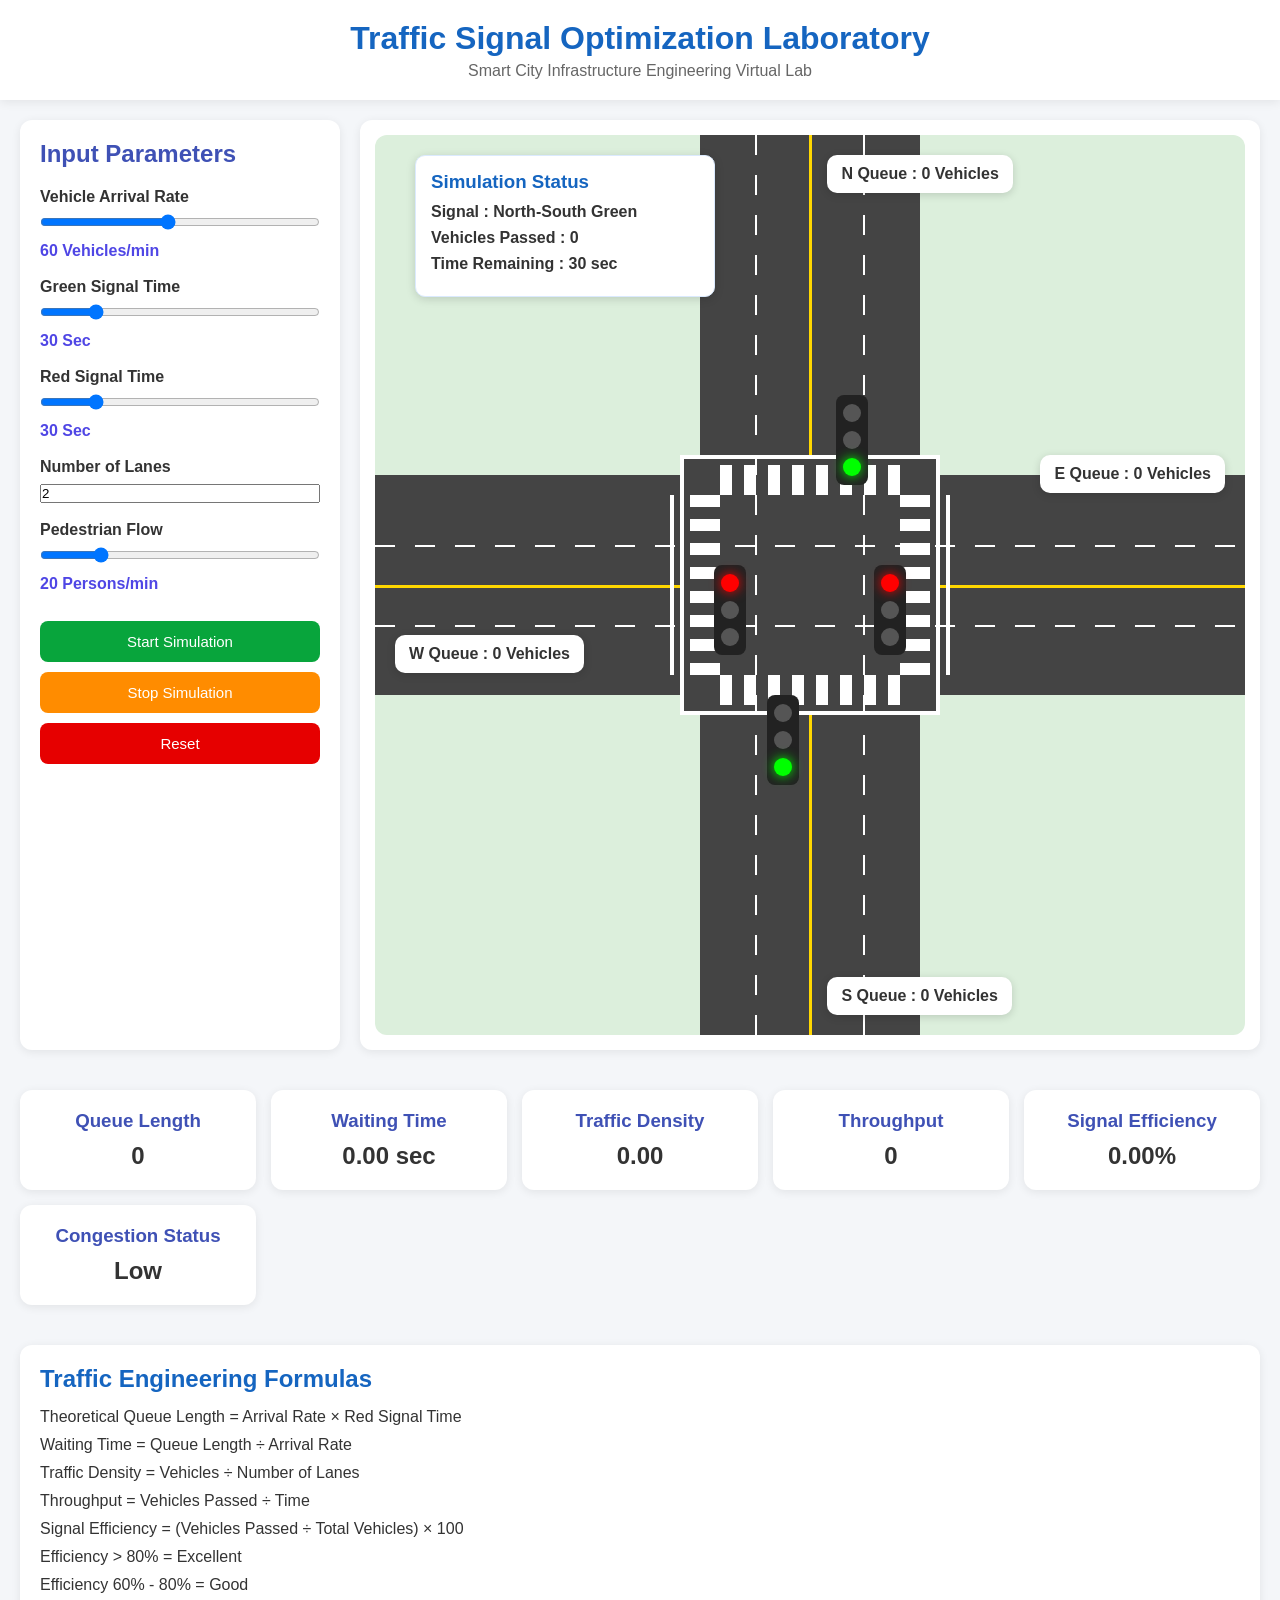
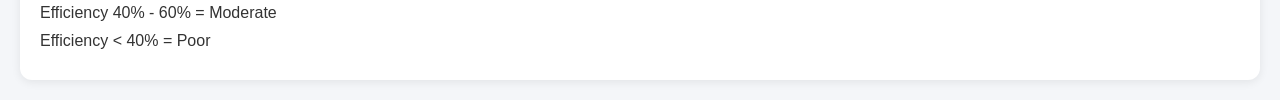
==== exp-Traffic-Signal-Optimization-Laboratory-dei/simulation/index.html @ 7f385630 "Exp 1 initial commit" ====
<!DOCTYPE html>
<html lang="en">

<head>

    <meta charset="UTF-8">

    <meta name="viewport"
          content="width=device-width, initial-scale=1.0">

    <title>
        Traffic Signal Optimization Laboratory
    </title>

    <link rel="stylesheet"
          href="./css/main.css">

</head>

<body>

    <!-- HEADER -->

    <header>

        <h1>
            Traffic Signal Optimization Laboratory
        </h1>

        <p>
            Smart City Infrastructure Engineering Virtual Lab
        </p>

    </header>

    <!-- MAIN CONTAINER -->

    <div class="main-container">

        <!-- INPUT PANEL -->

        <aside class="control-panel">

            <h2>
                Input Parameters
            </h2>

            <div class="input-group">

                <label>
                    Vehicle Arrival Rate
                </label>

                <input
                    type="range"
                    id="arrivalRate"
                    min="10"
                    max="120"
                    value="60">

                <span id="arrivalRateValue">
                    60 Vehicles/min
                </span>

            </div>

            <div class="input-group">

                <label>
                    Green Signal Time
                </label>

                <input
                    type="range"
                    id="greenTime"
                    min="10"
                    max="120"
                    value="30">

                <span id="greenTimeValue">
                    30 Sec
                </span>

            </div>

            <div class="input-group">

                <label>
                    Red Signal Time
                </label>

                <input
                    type="range"
                    id="redTime"
                    min="10"
                    max="120"
                    value="30">

                <span id="redTimeValue">
                    30 Sec
                </span>

            </div>
<div class="input-group">

    <label>
        Number of Lanes
    </label>

    <input
        type="text"
        value="2"
        readonly>

</div>
            <div class="input-group">

                <label>
                    Pedestrian Flow
                </label>

                <input
                    type="range"
                    id="pedestrianFlow"
                    min="0"
                    max="100"
                    value="20">

                <span id="pedestrianFlowValue">
                    20 Persons/min
                </span>

            </div>

            <button id="startBtn">
                Start Simulation
            </button>

            <button id="stopBtn">
                Stop Simulation
            </button>

            <button id="resetBtn">
                Reset
            </button>

        </aside>

        <!-- SIMULATION AREA -->

        <section class="simulation-panel">

            <div class="intersection">
<div class="simulation-status">
    <h3>Simulation Status</h3>

    <p>
        Signal :
        <span id="signalState">
            North-South Green
        </span>
    </p>

    <p>
        Vehicles Passed :
        <span id="vehiclesPassed">
            0
        </span>
    </p>

    <p>
        Time Remaining :
        <span id="timeRemaining">
            30
        </span>
        sec
    </p>

</div>

                <!-- ROADS -->

<div class="road horizontal"></div>

<div class="road vertical"></div>
<div class="junction-box"></div>

<!-- ROAD MARKINGS -->

<div class="lane-mark horizontal-mark"></div>

<div class="lane-mark vertical-mark"></div>

                <!-- STOP LINES -->

                <div class="stop-line north-stop"></div>
                <div class="stop-line south-stop"></div>
                <div class="stop-line east-stop"></div>
                <div class="stop-line west-stop"></div>
                <!-- ZEBRA CROSSINGS -->

<div class="zebra zebra-top"></div>

<div class="zebra zebra-bottom"></div>

<div class="zebra zebra-left"></div>

<div class="zebra zebra-right"></div>

                <!-- TRAFFIC SIGNALS -->

<div class="signal north-signal">
    <div class="light red"></div>
    <div class="light yellow"></div>
    <div class="light green"></div>
</div>

<div class="signal south-signal">
    <div class="light red"></div>
    <div class="light yellow"></div>
    <div class="light green"></div>
</div>

<div class="signal east-signal">
    <div class="light red"></div>
    <div class="light yellow"></div>
    <div class="light green"></div>
</div>

<div class="signal west-signal">
    <div class="light red"></div>
    <div class="light yellow"></div>
    <div class="light green"></div>
</div>

                <!-- QUEUE COUNTERS -->

                <div class="queue north-queue">
    N Queue :
    <span id="northQueue">0</span>
    Vehicles
</div>

<div class="queue south-queue">
    S Queue :
    <span id="southQueue">0</span>
    Vehicles
</div>

<div class="queue east-queue">
    E Queue :
    <span id="eastQueue">0</span>
    Vehicles
</div>

<div class="queue west-queue">
    W Queue :
    <span id="westQueue">0</span>
    Vehicles
</div>

                <!-- VEHICLES -->

                <div id="vehiclesContainer"></div>

            </div>
            

        </section>

    </div>

    <!-- RESULTS -->

    <section class="results">

        <div class="card">

            <h3>
                Queue Length
            </h3>

            <p id="queueLength">
                0
            </p>

        </div>

        <div class="card">

            <h3>
                Waiting Time
            </h3>

            <p id="waitingTime">
                0 sec
            </p>

        </div>

        <div class="card">

            <h3>
                Traffic Density
            </h3>

            <p id="density">
                0
            </p>

        </div>

        <div class="card">

            <h3>
                Throughput
            </h3>

            <p id="throughput">
                0
            </p>

        </div>

        <div class="card">

            <h3>
                Signal Efficiency
            </h3>

            <p id="signalEfficiency">
                0%
            </p>

        </div>

        <div class="card">

            <h3>
                Congestion Status
            </h3>

            <p id="congestionStatus">
                Low
            </p>

        </div>

    </section>
    <section class="formula-section">

    <h2>
        Traffic Engineering Formulas
    </h2>

    <p>
    Theoretical Queue Length =
    Arrival Rate × Red Signal Time
</p>

    <p>
        Waiting Time = Queue Length ÷ Arrival Rate
    </p>

    <p>
        Traffic Density = Vehicles ÷ Number of Lanes
    </p>

    <p>
        Throughput = Vehicles Passed ÷ Time
    </p>

    <p>
        Signal Efficiency =
        (Vehicles Passed ÷ Total Vehicles) × 100
    </p>
    <p>
    Efficiency > 80% = Excellent
</p>

<p>
    Efficiency 60% - 80% = Good
</p>

<p>
    Efficiency 40% - 60% = Moderate
</p>

<p>
    Efficiency < 40% = Poor
</p>

</section>

    <script src="./js/main.js"></script>

</body>

</html>
---- exp-Traffic-Signal-Optimization-Laboratory-dei/simulation/css/main.css ----
/* =====================================
   GLOBAL
===================================== */

*{
    margin:0;
    padding:0;
    box-sizing:border-box;
}

body{
    font-family:'Segoe UI',sans-serif;
    background:#f4f6f9;
    color:#333;
}

header{
    background:#fff;
    padding:20px;
    text-align:center;
    box-shadow:0 2px 10px rgba(0,0,0,.08);
}

header h1{
    color:#1565c0;
}

header p{
    color:#666;
    margin-top:5px;
}

/* =====================================
   LAYOUT
===================================== */

.main-container{
    display:flex;
    gap:20px;
    padding:20px;
}

/* =====================================
   CONTROL PANEL
===================================== */

.control-panel{
    width:320px;
    background:#fff;
    padding:20px;
    border-radius:12px;
    box-shadow:0 2px 10px rgba(0,0,0,.08);
}

.control-panel h2{
    color:#3f51b5;
    margin-bottom:20px;
}

.input-group{
    margin-bottom:18px;
}

.input-group label{
    display:block;
    font-weight:600;
    margin-bottom:8px;
}

.input-group input,
.input-group select{
    width:100%;
}

.input-group span{
    display:block;
    margin-top:8px;
    color:#4f46e5;
    font-weight:bold;
}

button{
    width:100%;
    padding:12px;
    border:none;
    border-radius:8px;
    color:#fff;
    margin-top:10px;
    cursor:pointer;
    font-size:15px;
}

#startBtn{
    background:#08a53c;
}

#stopBtn{
    background:#ff8c00;
}

#resetBtn{
    background:#e60000;
}

/* =====================================
   SIMULATION PANEL
===================================== */

.simulation-panel{
    flex:1;
    background:#fff;
    padding:15px;
    border-radius:12px;
    box-shadow:0 2px 10px rgba(0,0,0,.08);
}

/* =====================================
   INTERSECTION
===================================== */

.intersection{
    position:relative;
    width:100%;
    height:900px;
    background:#dcefdc;
    overflow:hidden;
    border-radius:12px;
}

/* =====================================
   ROADS
===================================== */

.road.horizontal{
    position:absolute;
    width:100%;
    height:220px;
    top:340px;
    background:#444;

}

.road.vertical{
    position:absolute;
    width:220px;
    height:100%;
    left:50%;
    transform:translateX(-50%);
    background:#444;
}

/* =====================================
   CENTER ROAD MARKINGS
===================================== */

.road.horizontal::before{
    content:"";
    position:absolute;
    width:100%;
    height:3px;
    top:110px;
    background:#ffd700;
}

.road.vertical::before{
    content:"";
    position:absolute;
    width:3px;
    height:100%;
    left:109px;
    background:#ffd700;
}




/* =====================================
   EXTRA ROAD MARKINGS
===================================== */

.lane-mark{
    position:absolute;
    z-index:10;
}

.horizontal-mark{
    position:absolute;
    width:100%;
    height:220px;
    top:340px;
    z-index:10;
}

.horizontal-mark::before{
    content:"";
    position:absolute;
    width:100%;
    height:2px;
    top:70px;

    background:
    repeating-linear-gradient(
        to right,
        white 0px,
        white 20px,
        transparent 20px,
        transparent 40px
    );
}

.horizontal-mark::after{
    content:"";
    position:absolute;
    width:100%;
    height:2px;
    top:150px;

    background:
    repeating-linear-gradient(
        to right,
        white 0px,
        white 20px,
        transparent 20px,
        transparent 40px
    );
}

.vertical-mark{
    position:absolute;
    width:220px;
    height:100%;
    left:50%;
    transform:translateX(-50%);
    z-index:10;
}

.vertical-mark::before{
    content:"";
    position:absolute;
    width:2px;
    height:100%;
    left:55px;

    background:
    repeating-linear-gradient(
        to bottom,
        white 0px,
        white 20px,
        transparent 20px,
        transparent 40px
    );
}

.vertical-mark::after{
    content:"";
    position:absolute;
    width:2px;
    height:100%;
    right:55px;

    background:
    repeating-linear-gradient(
        to bottom,
        white 0px,
        white 20px,
        transparent 20px,
        transparent 40px
    );
}
/* =====================================
   STOP LINES
===================================== */

.stop-line{
    position:absolute;
    background:white;
    z-index:30;
}

.north-stop{
    width:180px;
    height:4px;
    top:320px;
    left:50%;
    transform:translateX(-50%);
}

.south-stop{
    width:180px;
    height:4px;
    top:576px;
    left:50%;
    transform:translateX(-50%);
}

.west-stop{
    width:4px;
    height:180px;
    left:calc(50% - 140px);
    top:360px;
}

.east-stop{
    width:4px;
    height:180px;
    right:calc(50% - 140px);
    top:360px;
}
/* =====================================
   ZEBRA CROSSINGS
===================================== */

.zebra{
    position:absolute;
    z-index:15;
}

.zebra-top{
    width:180px;
    height:30px;
    top:330px;
    left:50%;
    transform:translateX(-50%);
    background:
    repeating-linear-gradient(
        to right,
        white 0px,
        white 12px,
        transparent 12px,
        transparent 24px
    );
}

.zebra-bottom{
    width:180px;
    height:30px;
    top:540px;
    left:50%;
    transform:translateX(-50%);
    background:
    repeating-linear-gradient(
        to right,
        white 0px,
        white 12px,
        transparent 12px,
        transparent 24px
    );
}

.zebra-left{
    width:30px;
    height:180px;
    left:calc(50% - 120px);
    top:360px;
    background:
    repeating-linear-gradient(
        to bottom,
        white 0px,
        white 12px,
        transparent 12px,
        transparent 24px
    );
}

.zebra-right{
    width:30px;
    height:180px;
    right:calc(50% - 120px);
    top:360px;
    background:
    repeating-linear-gradient(
        to bottom,
        white 0px,
        white 12px,
        transparent 12px,
        transparent 24px
    );
}

/* =====================================
   TRAFFIC LIGHTS
===================================== */

.signal{
    position:absolute;
    width:32px;
    height:90px;
    background:#222;
    border-radius:8px;
    display:flex;
    flex-direction:column;
    justify-content:space-evenly;
    align-items:center;
    z-index:50;
}

.light{
    width:18px;
    height:18px;
    border-radius:50%;
    background:#555;
}

.light.red.active{
    background:red;
    box-shadow:0 0 12px red;
}

.light.yellow.active{
    background:yellow;
    box-shadow:0 0 12px yellow;
}

.light.green.active{
    background:lime;
    box-shadow:0 0 12px lime;
}

.north-signal{
    top:260px;
    left:53%;
}

.south-signal{
    top:560px;
    left:45%;
}

.east-signal{
    top:430px;
    right:39%;
}

.west-signal{
    top:430px;
    left:39%;
}
/* =====================================
   QUEUE LABELS
===================================== */

.queue{
    position:absolute;
    background:#fff;
    padding:10px 14px;
    border-radius:10px;
    font-weight:bold;
    box-shadow:0 2px 8px rgba(0,0,0,.15);
    z-index:100;
}

.north-queue{
    top:20px;
    left:52%;
}

.south-queue{
    bottom:20px;
    left:52%;
}

.east-queue{
    top:320px;
    right:20px;
}

.west-queue{
    top:500px;
    left:20px;
}

/* =====================================
   VEHICLES
===================================== */

#vehiclesContainer{
    position:absolute;
    width:100%;
    height:100%;
}

.vehicle{
    position:absolute;
    width:60px ;
    height:40px ;

    object-fit:contain;

    z-index:20;

    transition:
    left .1s linear,
    top .1s linear,
    transform .1s linear;
}
/* =====================================
   SIMULATION STATUS
===================================== */
.simulation-status{

    position:absolute;

    top:20px;

    left:40px;

    width:300px;

    padding:15px;

    background:white;

    border-radius:10px;

    border:1px solid #dbeafe;

    box-shadow:0 2px 10px rgba(0,0,0,.15);

    z-index:200;
}

.simulation-status h3{
    margin-bottom:10px;
    color:#1565c0;
}

.simulation-status p{
    margin:8px 0;
    font-weight:600;
}
/* =====================================
   RESULTS
===================================== */

.results{
    display:grid;
    grid-template-columns:
    repeat(auto-fit,minmax(220px,1fr));
    gap:15px;
    padding:20px;
}

.card{
    background:#fff;
    padding:20px;
    text-align:center;
    border-radius:12px;
    box-shadow:0 2px 10px rgba(0,0,0,.08);
}

.card h3{
    color:#3f51b5;
    margin-bottom:10px;
}

.card p{
    font-size:24px;
    font-weight:bold;
}
/* =====================================
   FORMULA SECTION
===================================== */

.formula-section{
    margin:20px;
    padding:20px;
    background:#fff;
    border-radius:12px;
    box-shadow:0 2px 10px rgba(0,0,0,.08);
}

.formula-section h2{
    color:#1565c0;
    margin-bottom:15px;
}

.formula-section p{
    margin:10px 0;
}
/* =====================================
   RESPONSIVE
===================================== */

@media(max-width:1000px){

    .main-container{
        flex-direction:column;
    }

    .control-panel{
        width:100%;
    }

    .intersection{
        height:700px;
    }
}
.junction-box{
    position:absolute;
    width:260px;
    height:260px;
    background:#444;
    border:4px solid white;

    left:50%;
    top:50%;

    transform:translate(-50%,-50%);
    z-index:5;
}
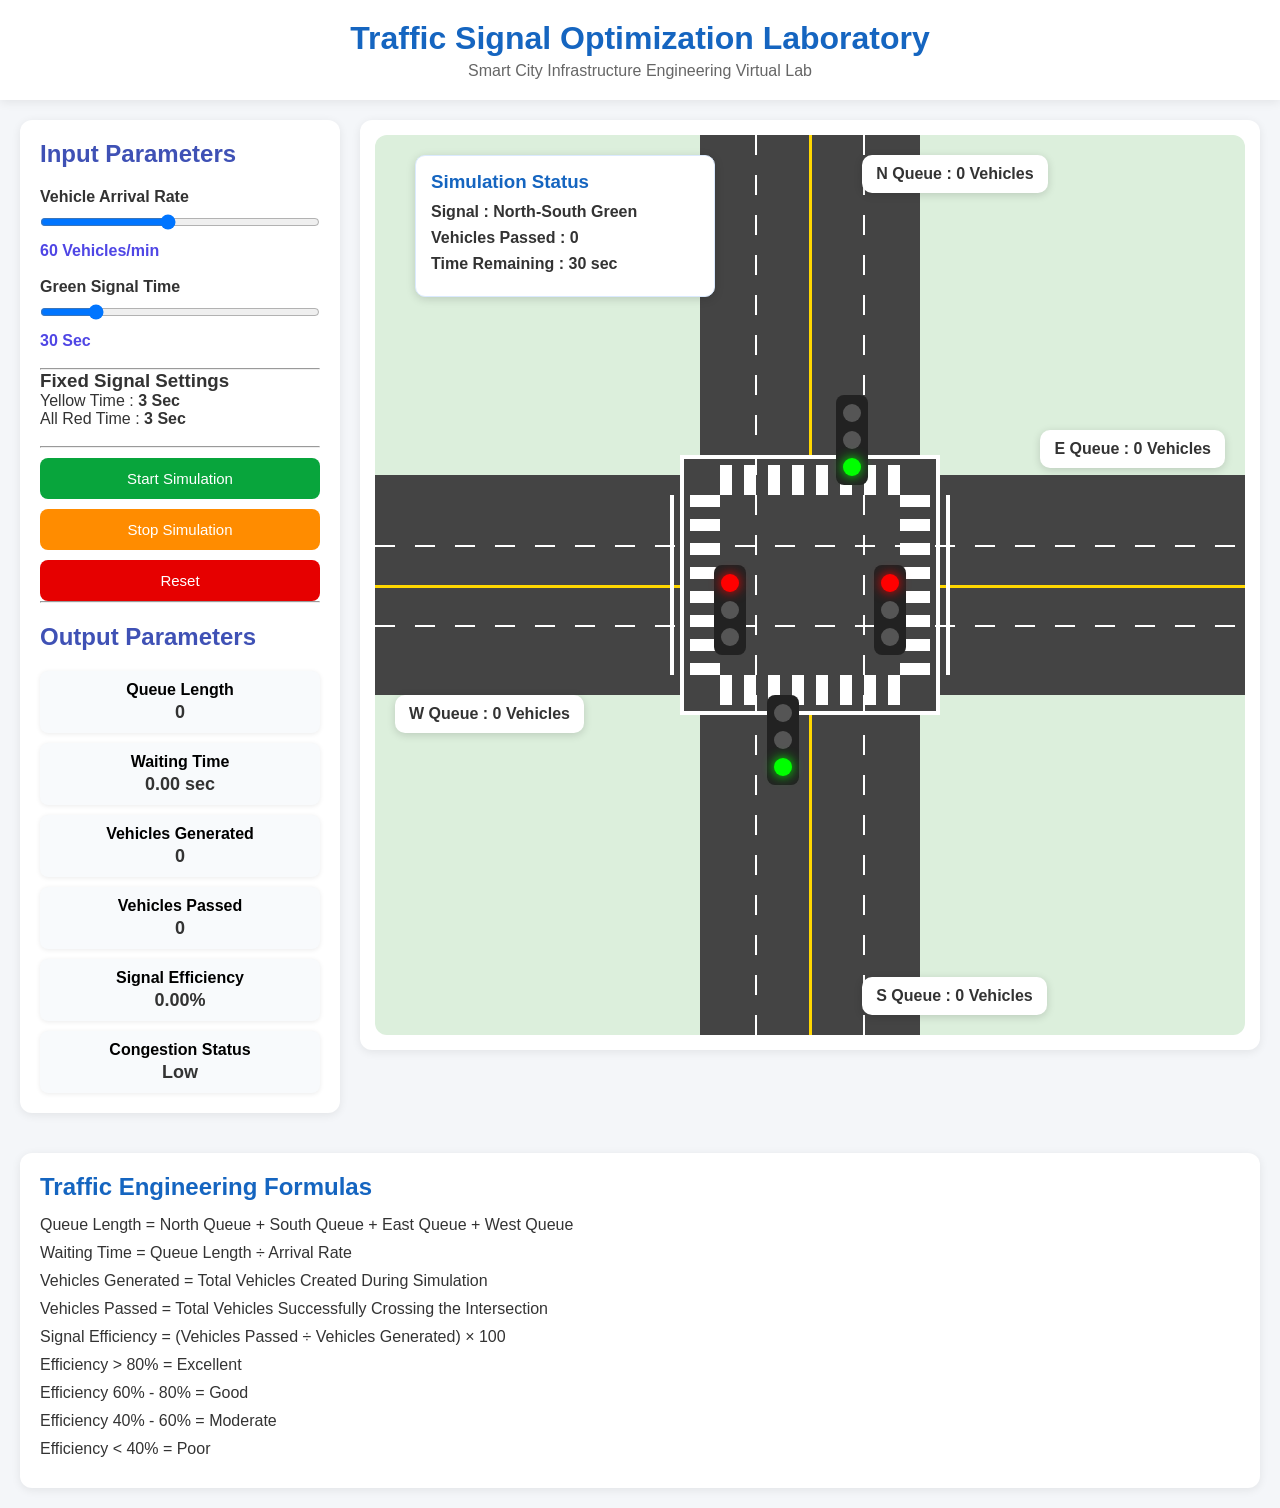
==== commit 120e0dca: "Improve Simulation Layout" ====
--- a/exp-Traffic-Signal-Optimization-Laboratory-dei/simulation/index.html
+++ b/exp-Traffic-Signal-Optimization-Laboratory-dei/simulation/index.html
@@ -83,55 +83,27 @@
 
             </div>
 
-            <div class="input-group">
-
-                <label>
-                    Red Signal Time
-                </label>
-
-                <input
-                    type="range"
-                    id="redTime"
-                    min="10"
-                    max="120"
-                    value="30">
-
-                <span id="redTimeValue">
-                    30 Sec
-                </span>
-
-            </div>
+           <hr>
+
 <div class="input-group">
 
-    <label>
-        Number of Lanes
-    </label>
-
-    <input
-        type="text"
-        value="2"
-        readonly>
-
-</div>
-            <div class="input-group">
-
-                <label>
-                    Pedestrian Flow
-                </label>
-
-                <input
-                    type="range"
-                    id="pedestrianFlow"
-                    min="0"
-                    max="100"
-                    value="20">
-
-                <span id="pedestrianFlowValue">
-                    20 Persons/min
-                </span>
-
-            </div>
-
+    <h3>
+        Fixed Signal Settings
+    </h3>
+
+    <p>
+        Yellow Time :
+        <strong>3 Sec</strong>
+    </p>
+
+    <p>
+        All Red Time :
+        <strong>3 Sec</strong>
+    </p>
+
+</div>
+
+<hr>
             <button id="startBtn">
                 Start Simulation
             </button>
@@ -140,11 +112,69 @@
                 Stop Simulation
             </button>
 
-            <button id="resetBtn">
-                Reset
-            </button>
-
-        </aside>
+           <button id="resetBtn">
+    Reset
+</button>
+
+<hr>
+
+<h2 class="output-title">
+    Output Parameters
+</h2>
+
+<section class="results">
+
+    <div class="card">
+
+        <h3>Queue Length</h3>
+
+        <p id="queueLength">0</p>
+
+    </div>
+
+    <div class="card">
+
+        <h3>Waiting Time</h3>
+
+        <p id="waitingTime">0 sec</p>
+
+    </div>
+
+    <div class="card">
+
+        <h3>Vehicles Generated</h3>
+
+        <p id="vehiclesGenerated">0</p>
+
+    </div>
+
+    <div class="card">
+
+        <h3>Vehicles Passed</h3>
+
+        <p id="throughput">0</p>
+
+    </div>
+
+    <div class="card">
+
+        <h3>Signal Efficiency</h3>
+
+        <p id="signalEfficiency">0%</p>
+
+    </div>
+
+    <div class="card">
+
+        <h3>Congestion Status</h3>
+
+        <p id="congestionStatus">Low</p>
+
+    </div>
+
+</section>
+
+</aside>
 
         <!-- SIMULATION AREA -->
 
@@ -171,9 +201,9 @@
     <p>
         Time Remaining :
         <span id="timeRemaining">
-            30
+            30 sec
         </span>
-        sec
+    
     </p>
 
 </div>
@@ -272,81 +302,7 @@
 
     <!-- RESULTS -->
 
-    <section class="results">
-
-        <div class="card">
-
-            <h3>
-                Queue Length
-            </h3>
-
-            <p id="queueLength">
-                0
-            </p>
-
-        </div>
-
-        <div class="card">
-
-            <h3>
-                Waiting Time
-            </h3>
-
-            <p id="waitingTime">
-                0 sec
-            </p>
-
-        </div>
-
-        <div class="card">
-
-            <h3>
-                Traffic Density
-            </h3>
-
-            <p id="density">
-                0
-            </p>
-
-        </div>
-
-        <div class="card">
-
-            <h3>
-                Throughput
-            </h3>
-
-            <p id="throughput">
-                0
-            </p>
-
-        </div>
-
-        <div class="card">
-
-            <h3>
-                Signal Efficiency
-            </h3>
-
-            <p id="signalEfficiency">
-                0%
-            </p>
-
-        </div>
-
-        <div class="card">
-
-            <h3>
-                Congestion Status
-            </h3>
-
-            <p id="congestionStatus">
-                Low
-            </p>
-
-        </div>
-
-    </section>
+   
     <section class="formula-section">
 
     <h2>
@@ -354,38 +310,33 @@
     </h2>
 
     <p>
-    Theoretical Queue Length =
-    Arrival Rate × Red Signal Time
-</p>
-
+Queue Length = North Queue + South Queue + East Queue + West Queue </p>
     <p>
         Waiting Time = Queue Length ÷ Arrival Rate
     </p>
 
     <p>
-        Traffic Density = Vehicles ÷ Number of Lanes
-    </p>
-
-    <p>
-        Throughput = Vehicles Passed ÷ Time
-    </p>
-
-    <p>
-        Signal Efficiency =
-        (Vehicles Passed ÷ Total Vehicles) × 100
-    </p>
-    <p>
+    Vehicles Generated =
+    Total Vehicles Created During Simulation
+</p>
+
+   <p>
+    Vehicles Passed = Total Vehicles Successfully Crossing the Intersection
+</p>
+    <p>
+    Signal Efficiency =
+    (Vehicles Passed ÷ Vehicles Generated) × 100
+</p>
+
+     <p>
     Efficiency > 80% = Excellent
 </p>
-
 <p>
     Efficiency 60% - 80% = Good
 </p>
-
 <p>
     Efficiency 40% - 60% = Moderate
 </p>
-
 <p>
     Efficiency < 40% = Poor
 </p>
--- a/exp-Traffic-Signal-Optimization-Laboratory-dei/simulation/css/main.css
+++ b/exp-Traffic-Signal-Optimization-Laboratory-dei/simulation/css/main.css
@@ -38,18 +38,22 @@
     display:flex;
     gap:20px;
     padding:20px;
+
+    align-items:flex-start;
 }
 
 /* =====================================
    CONTROL PANEL
 ===================================== */
-
 .control-panel{
     width:320px;
     background:#fff;
     padding:20px;
     border-radius:12px;
     box-shadow:0 2px 10px rgba(0,0,0,.08);
+
+    height:fit-content;
+    align-self:flex-start;
 }
 
 .control-panel h2{
@@ -451,21 +455,21 @@
 
 .north-queue{
     top:20px;
-    left:52%;
+    left:56%;
 }
 
 .south-queue{
     bottom:20px;
-    left:52%;
+    left:56%;
 }
 
 .east-queue{
-    top:320px;
+    top:295px;
     right:20px;
 }
 
 .west-queue{
-    top:500px;
+    top:560px;
     left:20px;
 }
 
@@ -533,28 +537,42 @@
 ===================================== */
 
 .results{
-    display:grid;
-    grid-template-columns:
-    repeat(auto-fit,minmax(220px,1fr));
-    gap:15px;
-    padding:20px;
+
+    display:flex;
+
+    flex-direction:column;
+
+    gap:10px;
+
+    margin-top:10px;
 }
 
 .card{
-    background:#fff;
-    padding:20px;
+
+    background:#f8fafc;
+
+    padding:10px;
+
     text-align:center;
-    border-radius:12px;
-    box-shadow:0 2px 10px rgba(0,0,0,.08);
+
+    border-radius:8px;
+
+    box-shadow:0 1px 5px rgba(0,0,0,.08);
 }
 
 .card h3{
-    color:#3f51b5;
-    margin-bottom:10px;
+
+    color:#000;
+
+    font-size:16px;
+
+    margin-bottom:3px;
 }
 
 .card p{
-    font-size:24px;
+
+    font-size:18px;
+
     font-weight:bold;
 }
 /* =====================================
@@ -607,4 +625,12 @@
 
     transform:translate(-50%,-50%);
     z-index:5;
+}
+.output-title{
+
+    margin-top:20px;
+
+    margin-bottom:10px;
+
+    color:#3f51b5;
 }
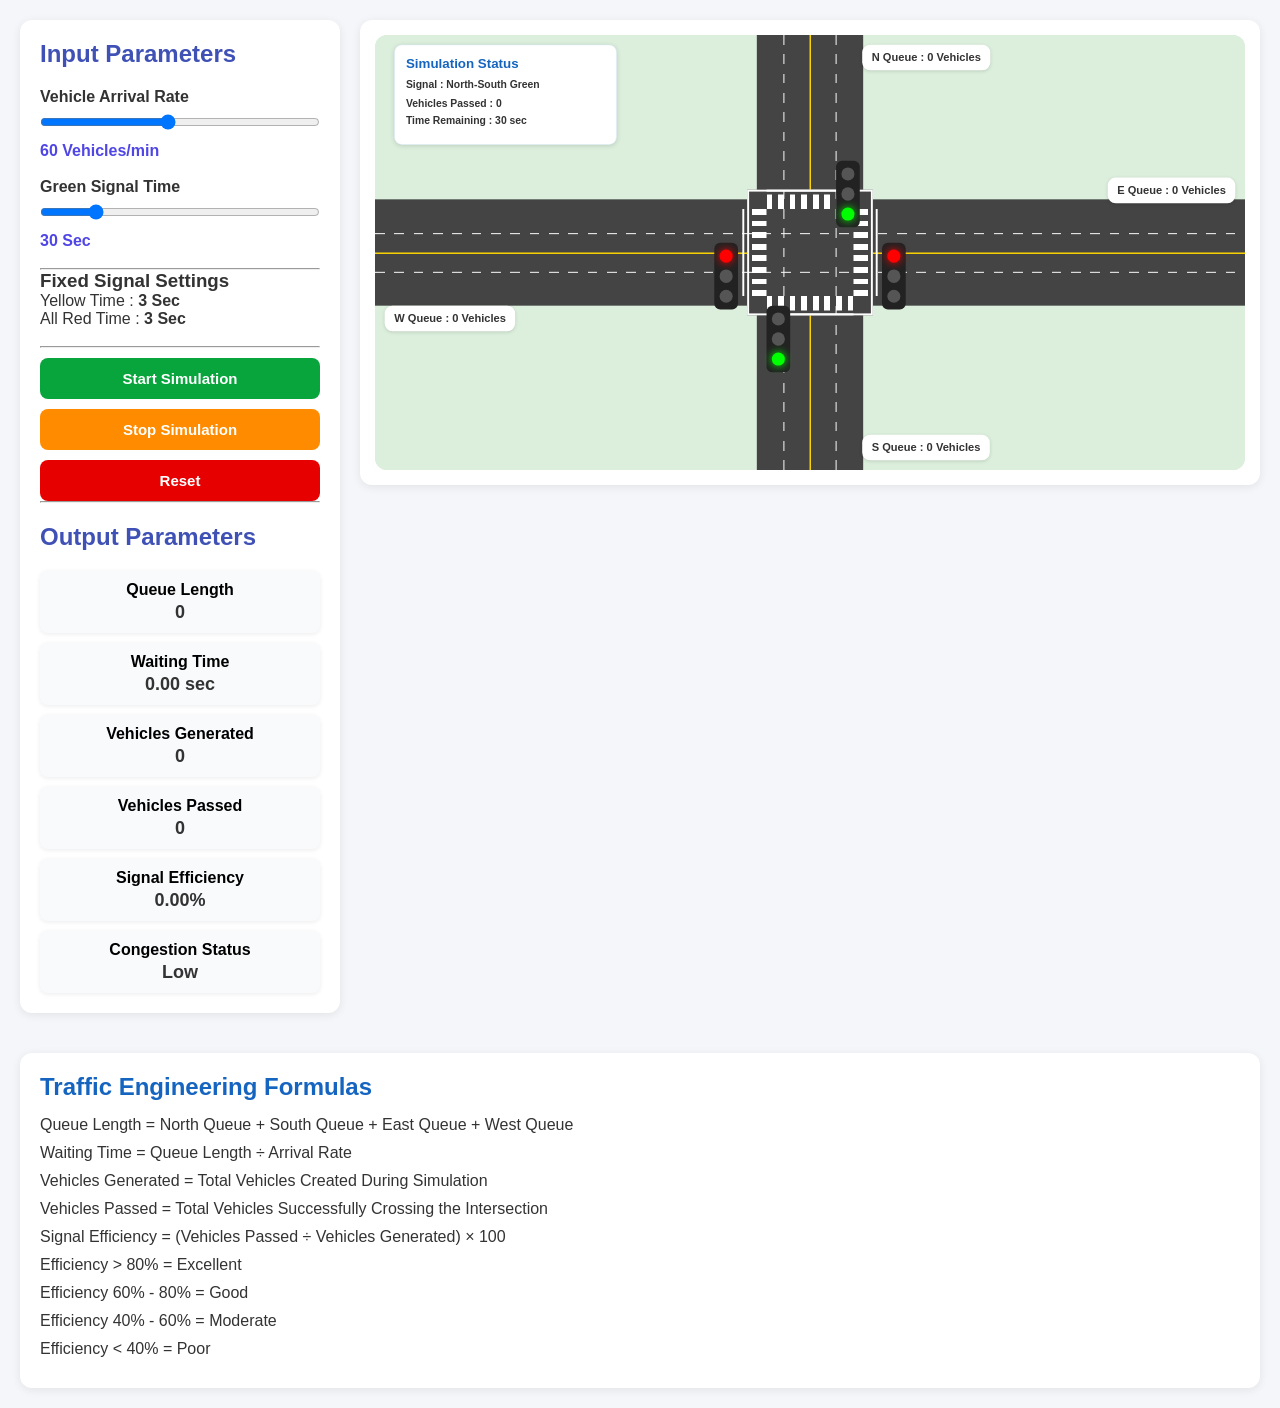
==== commit ae54601c: "intial exp 1 commit" ====
--- a/exp-Traffic-Signal-Optimization-Laboratory-dei/simulation/index.html
+++ b/exp-Traffic-Signal-Optimization-Laboratory-dei/simulation/index.html
@@ -1,350 +1,140 @@
 <!DOCTYPE html>
 <html lang="en">
-
 <head>
-
     <meta charset="UTF-8">
-
-    <meta name="viewport"
-          content="width=device-width, initial-scale=1.0">
-
-    <title>
-        Traffic Signal Optimization Laboratory
-    </title>
-
-    <link rel="stylesheet"
-          href="./css/main.css">
-
+    <meta name="viewport" content="width=device-width, initial-scale=1.0">
+    <title>Traffic Signal Optimization Laboratory</title>
+    <link rel="stylesheet" href="./css/main.css">
 </head>
-
 <body>
-
-    <!-- HEADER -->
-
-    <header>
-
-        <h1>
-            Traffic Signal Optimization Laboratory
-        </h1>
-
-        <p>
-            Smart City Infrastructure Engineering Virtual Lab
-        </p>
-
-    </header>
-
+   
     <!-- MAIN CONTAINER -->
-
     <div class="main-container">
-
         <!-- INPUT PANEL -->
-
         <aside class="control-panel">
-
-            <h2>
-                Input Parameters
-            </h2>
-
+            <h2>Input Parameters</h2>
             <div class="input-group">
-
-                <label>
-                    Vehicle Arrival Rate
-                </label>
-
-                <input
-                    type="range"
-                    id="arrivalRate"
-                    min="10"
-                    max="120"
-                    value="60">
-
-                <span id="arrivalRateValue">
-                    60 Vehicles/min
-                </span>
-
+                <label>Vehicle Arrival Rate</label>
+                <input type="range" id="arrivalRate" min="10" max="120" value="60">
+                <span id="arrivalRateValue">60 Vehicles/min</span>
             </div>
-
             <div class="input-group">
-
-                <label>
-                    Green Signal Time
-                </label>
-
-                <input
-                    type="range"
-                    id="greenTime"
-                    min="10"
-                    max="120"
-                    value="30">
-
-                <span id="greenTimeValue">
-                    30 Sec
-                </span>
-
+                <label>Green Signal Time</label>
+                <input type="range" id="greenTime" min="10" max="120" value="30">
+                <span id="greenTimeValue">30 Sec</span>
             </div>
-
-           <hr>
-
-<div class="input-group">
-
-    <h3>
-        Fixed Signal Settings
-    </h3>
-
-    <p>
-        Yellow Time :
-        <strong>3 Sec</strong>
-    </p>
-
-    <p>
-        All Red Time :
-        <strong>3 Sec</strong>
-    </p>
-
-</div>
-
-<hr>
-            <button id="startBtn">
-                Start Simulation
-            </button>
-
-            <button id="stopBtn">
-                Stop Simulation
-            </button>
-
-           <button id="resetBtn">
-    Reset
-</button>
-
-<hr>
-
-<h2 class="output-title">
-    Output Parameters
-</h2>
-
-<section class="results">
-
-    <div class="card">
-
-        <h3>Queue Length</h3>
-
-        <p id="queueLength">0</p>
-
+            <hr>
+            <div class="input-group">
+                <h3>Fixed Signal Settings</h3>
+                <p>Yellow Time : <strong>3 Sec</strong></p>
+                <p>All Red Time : <strong>3 Sec</strong></p>
+            </div>
+            <hr>
+            
+            <button id="startBtn">Start Simulation</button>
+            <button id="stopBtn">Stop Simulation</button>
+            <button id="resetBtn">Reset</button>
+            <hr>
+            <h2 class="output-title">Output Parameters</h2>
+            <section class="results">
+                <div class="card">
+                    <h3>Queue Length</h3>
+                    <p id="queueLength">0</p>
+                </div>
+                <div class="card">
+                    <h3>Waiting Time</h3>
+                    <p id="waitingTime">0 sec</p>
+                </div>
+                <div class="card">
+                    <h3>Vehicles Generated</h3>
+                    <p id="vehiclesGenerated">0</p>
+                </div>
+                <div class="card">
+                    <h3>Vehicles Passed</h3>
+                    <p id="throughput">0</p>
+                </div>
+                <div class="card">
+                    <h3>Signal Efficiency</h3>
+                    <p id="signalEfficiency">0%</p>
+                </div>
+                <div class="card">
+                    <h3>Congestion Status</h3>
+                    <p id="congestionStatus">Low</p>
+                </div>
+            </section>
+        </aside>
+        <!-- SIMULATION AREA -->
+        <section class="simulation-panel">
+            <div class="intersection-wrapper">
+                <div class="intersection">
+                    <div class="simulation-status">
+                        <h3>Simulation Status</h3>
+                        <p>Signal : <span id="signalState">North-South Green</span></p>
+                        <p>Vehicles Passed : <span id="vehiclesPassed">0</span></p>
+                        <p>Time Remaining : <span id="timeRemaining">30 sec</span></p>
+                    </div>
+                    <!-- ROADS -->
+                    <div class="road horizontal"></div>
+                    <div class="road vertical"></div>
+                    <div class="junction-box"></div>
+                    <!-- ROAD MARKINGS -->
+                    <div class="lane-mark horizontal-mark"></div>
+                    <div class="lane-mark vertical-mark"></div>
+                    <!-- STOP LINES -->
+                    <div class="stop-line north-stop"></div>
+                    <div class="stop-line south-stop"></div>
+                    <div class="stop-line east-stop"></div>
+                    <div class="stop-line west-stop"></div>
+                    <!-- ZEBRA CROSSINGS -->
+                    <div class="zebra zebra-top"></div>
+                    <div class="zebra zebra-bottom"></div>
+                    <div class="zebra zebra-left"></div>
+                    <div class="zebra zebra-right"></div>
+                    <!-- TRAFFIC SIGNALS -->
+                    <div class="signal north-signal">
+                        <div class="light red"></div>
+                        <div class="light yellow"></div>
+                        <div class="light green"></div>
+                    </div>
+                    <div class="signal south-signal">
+                        <div class="light red"></div>
+                        <div class="light yellow"></div>
+                        <div class="light green"></div>
+                    </div>
+                    <div class="signal east-signal">
+                        <div class="light red"></div>
+                        <div class="light yellow"></div>
+                        <div class="light green"></div>
+                    </div>
+                    <div class="signal west-signal">
+                        <div class="light red"></div>
+                        <div class="light yellow"></div>
+                        <div class="light green"></div>
+                    </div>
+                    <!-- QUEUE COUNTERS -->
+                    <div class="queue north-queue">N Queue : <span id="northQueue">0</span> Vehicles</div>
+                    <div class="queue south-queue">S Queue : <span id="southQueue">0</span> Vehicles</div>
+                    <div class="queue east-queue">E Queue : <span id="eastQueue">0</span> Vehicles</div>
+                    <div class="queue west-queue">W Queue : <span id="westQueue">0</span> Vehicles</div>
+                    <!-- VEHICLES -->
+                    <div id="vehiclesContainer"></div>
+                </div>
+            </div>
+        </section>
     </div>
-
-    <div class="card">
-
-        <h3>Waiting Time</h3>
-
-        <p id="waitingTime">0 sec</p>
-
-    </div>
-
-    <div class="card">
-
-        <h3>Vehicles Generated</h3>
-
-        <p id="vehiclesGenerated">0</p>
-
-    </div>
-
-    <div class="card">
-
-        <h3>Vehicles Passed</h3>
-
-        <p id="throughput">0</p>
-
-    </div>
-
-    <div class="card">
-
-        <h3>Signal Efficiency</h3>
-
-        <p id="signalEfficiency">0%</p>
-
-    </div>
-
-    <div class="card">
-
-        <h3>Congestion Status</h3>
-
-        <p id="congestionStatus">Low</p>
-
-    </div>
-
-</section>
-
-</aside>
-
-        <!-- SIMULATION AREA -->
-
-        <section class="simulation-panel">
-
-            <div class="intersection">
-<div class="simulation-status">
-    <h3>Simulation Status</h3>
-
-    <p>
-        Signal :
-        <span id="signalState">
-            North-South Green
-        </span>
-    </p>
-
-    <p>
-        Vehicles Passed :
-        <span id="vehiclesPassed">
-            0
-        </span>
-    </p>
-
-    <p>
-        Time Remaining :
-        <span id="timeRemaining">
-            30 sec
-        </span>
-    
-    </p>
-
-</div>
-
-                <!-- ROADS -->
-
-<div class="road horizontal"></div>
-
-<div class="road vertical"></div>
-<div class="junction-box"></div>
-
-<!-- ROAD MARKINGS -->
-
-<div class="lane-mark horizontal-mark"></div>
-
-<div class="lane-mark vertical-mark"></div>
-
-                <!-- STOP LINES -->
-
-                <div class="stop-line north-stop"></div>
-                <div class="stop-line south-stop"></div>
-                <div class="stop-line east-stop"></div>
-                <div class="stop-line west-stop"></div>
-                <!-- ZEBRA CROSSINGS -->
-
-<div class="zebra zebra-top"></div>
-
-<div class="zebra zebra-bottom"></div>
-
-<div class="zebra zebra-left"></div>
-
-<div class="zebra zebra-right"></div>
-
-                <!-- TRAFFIC SIGNALS -->
-
-<div class="signal north-signal">
-    <div class="light red"></div>
-    <div class="light yellow"></div>
-    <div class="light green"></div>
-</div>
-
-<div class="signal south-signal">
-    <div class="light red"></div>
-    <div class="light yellow"></div>
-    <div class="light green"></div>
-</div>
-
-<div class="signal east-signal">
-    <div class="light red"></div>
-    <div class="light yellow"></div>
-    <div class="light green"></div>
-</div>
-
-<div class="signal west-signal">
-    <div class="light red"></div>
-    <div class="light yellow"></div>
-    <div class="light green"></div>
-</div>
-
-                <!-- QUEUE COUNTERS -->
-
-                <div class="queue north-queue">
-    N Queue :
-    <span id="northQueue">0</span>
-    Vehicles
-</div>
-
-<div class="queue south-queue">
-    S Queue :
-    <span id="southQueue">0</span>
-    Vehicles
-</div>
-
-<div class="queue east-queue">
-    E Queue :
-    <span id="eastQueue">0</span>
-    Vehicles
-</div>
-
-<div class="queue west-queue">
-    W Queue :
-    <span id="westQueue">0</span>
-    Vehicles
-</div>
-
-                <!-- VEHICLES -->
-
-                <div id="vehiclesContainer"></div>
-
-            </div>
-            
-
-        </section>
-
-    </div>
-
     <!-- RESULTS -->
-
-   
     <section class="formula-section">
-
-    <h2>
-        Traffic Engineering Formulas
-    </h2>
-
-    <p>
-Queue Length = North Queue + South Queue + East Queue + West Queue </p>
-    <p>
-        Waiting Time = Queue Length ÷ Arrival Rate
-    </p>
-
-    <p>
-    Vehicles Generated =
-    Total Vehicles Created During Simulation
-</p>
-
-   <p>
-    Vehicles Passed = Total Vehicles Successfully Crossing the Intersection
-</p>
-    <p>
-    Signal Efficiency =
-    (Vehicles Passed ÷ Vehicles Generated) × 100
-</p>
-
-     <p>
-    Efficiency > 80% = Excellent
-</p>
-<p>
-    Efficiency 60% - 80% = Good
-</p>
-<p>
-    Efficiency 40% - 60% = Moderate
-</p>
-<p>
-    Efficiency < 40% = Poor
-</p>
-
-</section>
-
+        <h2>Traffic Engineering Formulas</h2>
+        <p>Queue Length = North Queue + South Queue + East Queue + West Queue</p>
+        <p>Waiting Time = Queue Length ÷ Arrival Rate</p>
+        <p>Vehicles Generated = Total Vehicles Created During Simulation</p>
+        <p>Vehicles Passed = Total Vehicles Successfully Crossing the Intersection</p>
+        <p>Signal Efficiency = (Vehicles Passed ÷ Vehicles Generated) × 100</p>
+        <p>Efficiency &gt; 80% = Excellent</p>
+        <p>Efficiency 60% - 80% = Good</p>
+        <p>Efficiency 40% - 60% = Moderate</p>
+        <p>Efficiency &lt; 40% = Poor</p>
+    </section>
     <script src="./js/main.js"></script>
-
 </body>
-
-</html>+</html>
--- a/exp-Traffic-Signal-Optimization-Laboratory-dei/simulation/css/main.css
+++ b/exp-Traffic-Signal-Optimization-Laboratory-dei/simulation/css/main.css
@@ -1,47 +1,38 @@
 /* =====================================
    GLOBAL
 ===================================== */
-
 *{
     margin:0;
     padding:0;
     box-sizing:border-box;
 }
-
 body{
     font-family:'Segoe UI',sans-serif;
     background:#f4f6f9;
     color:#333;
 }
-
 header{
     background:#fff;
     padding:20px;
     text-align:center;
     box-shadow:0 2px 10px rgba(0,0,0,.08);
 }
-
 header h1{
     color:#1565c0;
 }
-
 header p{
     color:#666;
     margin-top:5px;
 }
-
 /* =====================================
    LAYOUT
 ===================================== */
-
 .main-container{
     display:flex;
     gap:20px;
     padding:20px;
-
     align-items:flex-start;
 }
-
 /* =====================================
    CONTROL PANEL
 ===================================== */
@@ -51,38 +42,31 @@
     padding:20px;
     border-radius:12px;
     box-shadow:0 2px 10px rgba(0,0,0,.08);
-
     height:fit-content;
     align-self:flex-start;
 }
-
 .control-panel h2{
     color:#3f51b5;
     margin-bottom:20px;
 }
-
 .input-group{
     margin-bottom:18px;
 }
-
 .input-group label{
     display:block;
     font-weight:600;
     margin-bottom:8px;
 }
-
 .input-group input,
 .input-group select{
     width:100%;
 }
-
 .input-group span{
     display:block;
     margin-top:8px;
     color:#4f46e5;
     font-weight:bold;
 }
-
 button{
     width:100%;
     padding:12px;
@@ -92,58 +76,63 @@
     margin-top:10px;
     cursor:pointer;
     font-size:15px;
-}
-
+    font-weight:600;
+    transition: background 0.2s ease, transform 0.1s ease;
+}
+button:active {
+    transform: scale(0.98);
+}
 #startBtn{
     background:#08a53c;
 }
-
+#startBtn:hover{
+    background:#068c32;
+}
 #stopBtn{
     background:#ff8c00;
 }
-
+#stopBtn:hover{
+    background:#e07b00;
+}
 #resetBtn{
     background:#e60000;
 }
-
+#resetBtn:hover{
+    background:#cc0000;
+}
 /* =====================================
    SIMULATION PANEL
 ===================================== */
-
 .simulation-panel{
     flex:1;
     background:#fff;
     padding:15px;
     border-radius:12px;
     box-shadow:0 2px 10px rgba(0,0,0,.08);
-}
-
+    min-width: 0; /* Prevents flex items from overflowing */
+}
 /* =====================================
    INTERSECTION
 ===================================== */
-
 .intersection{
     position:relative;
-    width:100%;
-    height:900px;
+    width:1800px; /* Locked logical width to match JS coordinates */
+    height:900px; /* Locked logical height */
     background:#dcefdc;
     overflow:hidden;
     border-radius:12px;
-}
-
+    transform-origin: top left;
+}
 /* =====================================
    ROADS
 ===================================== */
-
 .road.horizontal{
     position:absolute;
     width:100%;
     height:220px;
     top:340px;
     background:#444;
-
-}
-
+}
 .road.vertical{
     position:absolute;
     width:220px;
@@ -152,11 +141,9 @@
     transform:translateX(-50%);
     background:#444;
 }
-
 /* =====================================
    CENTER ROAD MARKINGS
 ===================================== */
-
 .road.horizontal::before{
     content:"";
     position:absolute;
@@ -165,7 +152,6 @@
     top:110px;
     background:#ffd700;
 }
-
 .road.vertical::before{
     content:"";
     position:absolute;
@@ -174,19 +160,13 @@
     left:109px;
     background:#ffd700;
 }
-
-
-
-
 /* =====================================
    EXTRA ROAD MARKINGS
 ===================================== */
-
 .lane-mark{
     position:absolute;
     z-index:10;
 }
-
 .horizontal-mark{
     position:absolute;
     width:100%;
@@ -194,14 +174,12 @@
     top:340px;
     z-index:10;
 }
-
 .horizontal-mark::before{
     content:"";
     position:absolute;
     width:100%;
     height:2px;
     top:70px;
-
     background:
     repeating-linear-gradient(
         to right,
@@ -211,14 +189,12 @@
         transparent 40px
     );
 }
-
 .horizontal-mark::after{
     content:"";
     position:absolute;
     width:100%;
     height:2px;
     top:150px;
-
     background:
     repeating-linear-gradient(
         to right,
@@ -228,7 +204,6 @@
         transparent 40px
     );
 }
-
 .vertical-mark{
     position:absolute;
     width:220px;
@@ -237,14 +212,12 @@
     transform:translateX(-50%);
     z-index:10;
 }
-
 .vertical-mark::before{
     content:"";
     position:absolute;
     width:2px;
     height:100%;
     left:55px;
-
     background:
     repeating-linear-gradient(
         to bottom,
@@ -254,14 +227,12 @@
         transparent 40px
     );
 }
-
 .vertical-mark::after{
     content:"";
     position:absolute;
     width:2px;
     height:100%;
     right:55px;
-
     background:
     repeating-linear-gradient(
         to bottom,
@@ -274,13 +245,11 @@
 /* =====================================
    STOP LINES
 ===================================== */
-
 .stop-line{
     position:absolute;
     background:white;
     z-index:30;
 }
-
 .north-stop{
     width:180px;
     height:4px;
@@ -288,7 +257,6 @@
     left:50%;
     transform:translateX(-50%);
 }
-
 .south-stop{
     width:180px;
     height:4px;
@@ -296,14 +264,12 @@
     left:50%;
     transform:translateX(-50%);
 }
-
 .west-stop{
     width:4px;
     height:180px;
     left:calc(50% - 140px);
     top:360px;
 }
-
 .east-stop{
     width:4px;
     height:180px;
@@ -313,12 +279,10 @@
 /* =====================================
    ZEBRA CROSSINGS
 ===================================== */
-
 .zebra{
     position:absolute;
     z-index:15;
 }
-
 .zebra-top{
     width:180px;
     height:30px;
@@ -334,7 +298,6 @@
         transparent 24px
     );
 }
-
 .zebra-bottom{
     width:180px;
     height:30px;
@@ -350,7 +313,6 @@
         transparent 24px
     );
 }
-
 .zebra-left{
     width:30px;
     height:180px;
@@ -365,7 +327,6 @@
         transparent 24px
     );
 }
-
 .zebra-right{
     width:30px;
     height:180px;
@@ -380,61 +341,52 @@
         transparent 24px
     );
 }
-
 /* =====================================
    TRAFFIC LIGHTS
 ===================================== */
-
 .signal{
     position:absolute;
-    width:32px;
-    height:90px;
+    width: calc(32px * (0.5 + 0.5 / var(--scale-factor, 1)));
+    height: calc(90px * (0.5 + 0.5 / var(--scale-factor, 1)));
     background:#222;
-    border-radius:8px;
+    border-radius: calc(8px * (0.5 + 0.5 / var(--scale-factor, 1)));
     display:flex;
     flex-direction:column;
     justify-content:space-evenly;
     align-items:center;
     z-index:50;
 }
-
 .light{
-    width:18px;
-    height:18px;
+    width: calc(18px * (0.5 + 0.5 / var(--scale-factor, 1)));
+    height: calc(18px * (0.5 + 0.5 / var(--scale-factor, 1)));
     border-radius:50%;
     background:#555;
-}
-
+    transition: background 0.2s ease, box-shadow 0.2s ease;
+}
 .light.red.active{
     background:red;
-    box-shadow:0 0 12px red;
-}
-
+    box-shadow:0 0 calc(12px * (0.5 + 0.5 / var(--scale-factor, 1))) red;
+}
 .light.yellow.active{
     background:yellow;
-    box-shadow:0 0 12px yellow;
-}
-
+    box-shadow:0 0 calc(12px * (0.5 + 0.5 / var(--scale-factor, 1))) yellow;
+}
 .light.green.active{
     background:lime;
-    box-shadow:0 0 12px lime;
-}
-
+    box-shadow:0 0 calc(12px * (0.5 + 0.5 / var(--scale-factor, 1))) lime;
+}
 .north-signal{
     top:260px;
     left:53%;
 }
-
 .south-signal{
     top:560px;
     left:45%;
 }
-
 .east-signal{
     top:430px;
     right:39%;
 }
-
 .west-signal{
     top:430px;
     left:39%;
@@ -442,56 +394,47 @@
 /* =====================================
    QUEUE LABELS
 ===================================== */
-
 .queue{
     position:absolute;
     background:#fff;
-    padding:10px 14px;
-    border-radius:10px;
+    padding: calc(8px * (0.4 + 0.6 / var(--scale-factor, 1))) calc(12px * (0.4 + 0.6 / var(--scale-factor, 1)));
+    border-radius: calc(10px * (0.4 + 0.6 / var(--scale-factor, 1)));
     font-weight:bold;
     box-shadow:0 2px 8px rgba(0,0,0,.15);
     z-index:100;
-}
-
+    font-size: calc(14px * (0.4 + 0.6 / var(--scale-factor, 1)));
+    white-space: nowrap;
+}
 .north-queue{
     top:20px;
     left:56%;
 }
-
 .south-queue{
     bottom:20px;
     left:56%;
 }
-
 .east-queue{
     top:295px;
     right:20px;
 }
-
 .west-queue{
     top:560px;
     left:20px;
 }
-
 /* =====================================
    VEHICLES
 ===================================== */
-
 #vehiclesContainer{
     position:absolute;
     width:100%;
     height:100%;
 }
-
 .vehicle{
     position:absolute;
     width:60px ;
     height:40px ;
-
     object-fit:contain;
-
     z-index:20;
-
     transition:
     left .1s linear,
     top .1s linear,
@@ -501,84 +444,55 @@
    SIMULATION STATUS
 ===================================== */
 .simulation-status{
-
-    position:absolute;
-
+    position:absolute;
     top:20px;
-
     left:40px;
-
-    width:300px;
-
-    padding:15px;
-
+    width: calc(300px * (0.5 + 0.5 / var(--scale-factor, 1)));
+    padding: calc(15px * (0.5 + 0.5 / var(--scale-factor, 1)));
     background:white;
-
-    border-radius:10px;
-
+    border-radius: calc(10px * (0.5 + 0.5 / var(--scale-factor, 1)));
     border:1px solid #dbeafe;
-
     box-shadow:0 2px 10px rgba(0,0,0,.15);
-
     z-index:200;
-}
-
+    font-size: calc(14px * (0.5 + 0.5 / var(--scale-factor, 1)));
+}
 .simulation-status h3{
-    margin-bottom:10px;
+    margin-bottom: calc(10px * (0.5 + 0.5 / var(--scale-factor, 1)));
     color:#1565c0;
-}
-
+    font-size: calc(18px * (0.5 + 0.5 / var(--scale-factor, 1)));
+}
 .simulation-status p{
-    margin:8px 0;
+    margin: calc(8px * (0.5 + 0.5 / var(--scale-factor, 1))) 0;
     font-weight:600;
 }
 /* =====================================
    RESULTS
 ===================================== */
-
 .results{
-
     display:flex;
-
     flex-direction:column;
-
     gap:10px;
-
     margin-top:10px;
 }
-
 .card{
-
     background:#f8fafc;
-
     padding:10px;
-
     text-align:center;
-
     border-radius:8px;
-
     box-shadow:0 1px 5px rgba(0,0,0,.08);
 }
-
 .card h3{
-
     color:#000;
-
     font-size:16px;
-
     margin-bottom:3px;
 }
-
 .card p{
-
     font-size:18px;
-
     font-weight:bold;
 }
 /* =====================================
    FORMULA SECTION
 ===================================== */
-
 .formula-section{
     margin:20px;
     padding:20px;
@@ -586,32 +500,19 @@
     border-radius:12px;
     box-shadow:0 2px 10px rgba(0,0,0,.08);
 }
-
 .formula-section h2{
     color:#1565c0;
     margin-bottom:15px;
 }
-
 .formula-section p{
     margin:10px 0;
 }
-/* =====================================
-   RESPONSIVE
-===================================== */
-
-@media(max-width:1000px){
-
-    .main-container{
-        flex-direction:column;
-    }
-
-    .control-panel{
-        width:100%;
-    }
-
-    .intersection{
-        height:700px;
-    }
+.intersection-wrapper{
+    width:100%;
+    overflow:hidden;
+    position:relative;
+    background: #dcefdc;
+    border-radius: 12px;
 }
 .junction-box{
     position:absolute;
@@ -619,18 +520,35 @@
     height:260px;
     background:#444;
     border:4px solid white;
-
     left:50%;
     top:50%;
-
     transform:translate(-50%,-50%);
     z-index:5;
 }
 .output-title{
-
     margin-top:20px;
-
     margin-bottom:10px;
-
     color:#3f51b5;
+}
+/* =====================================
+   RESPONSIVE DESIGN BREAKPOINTS
+===================================== */
+@media (max-width: 992px) {
+    .main-container {
+        flex-direction: column;
+        padding: 10px;
+        gap: 15px;
+    }
+    .control-panel {
+        width: 100%;
+    }
+    .simulation-panel {
+        padding: 10px;
+        width: 100%;
+    }
+    
+    .formula-section {
+        margin: 10px;
+        padding: 15px;
+    }
 }
